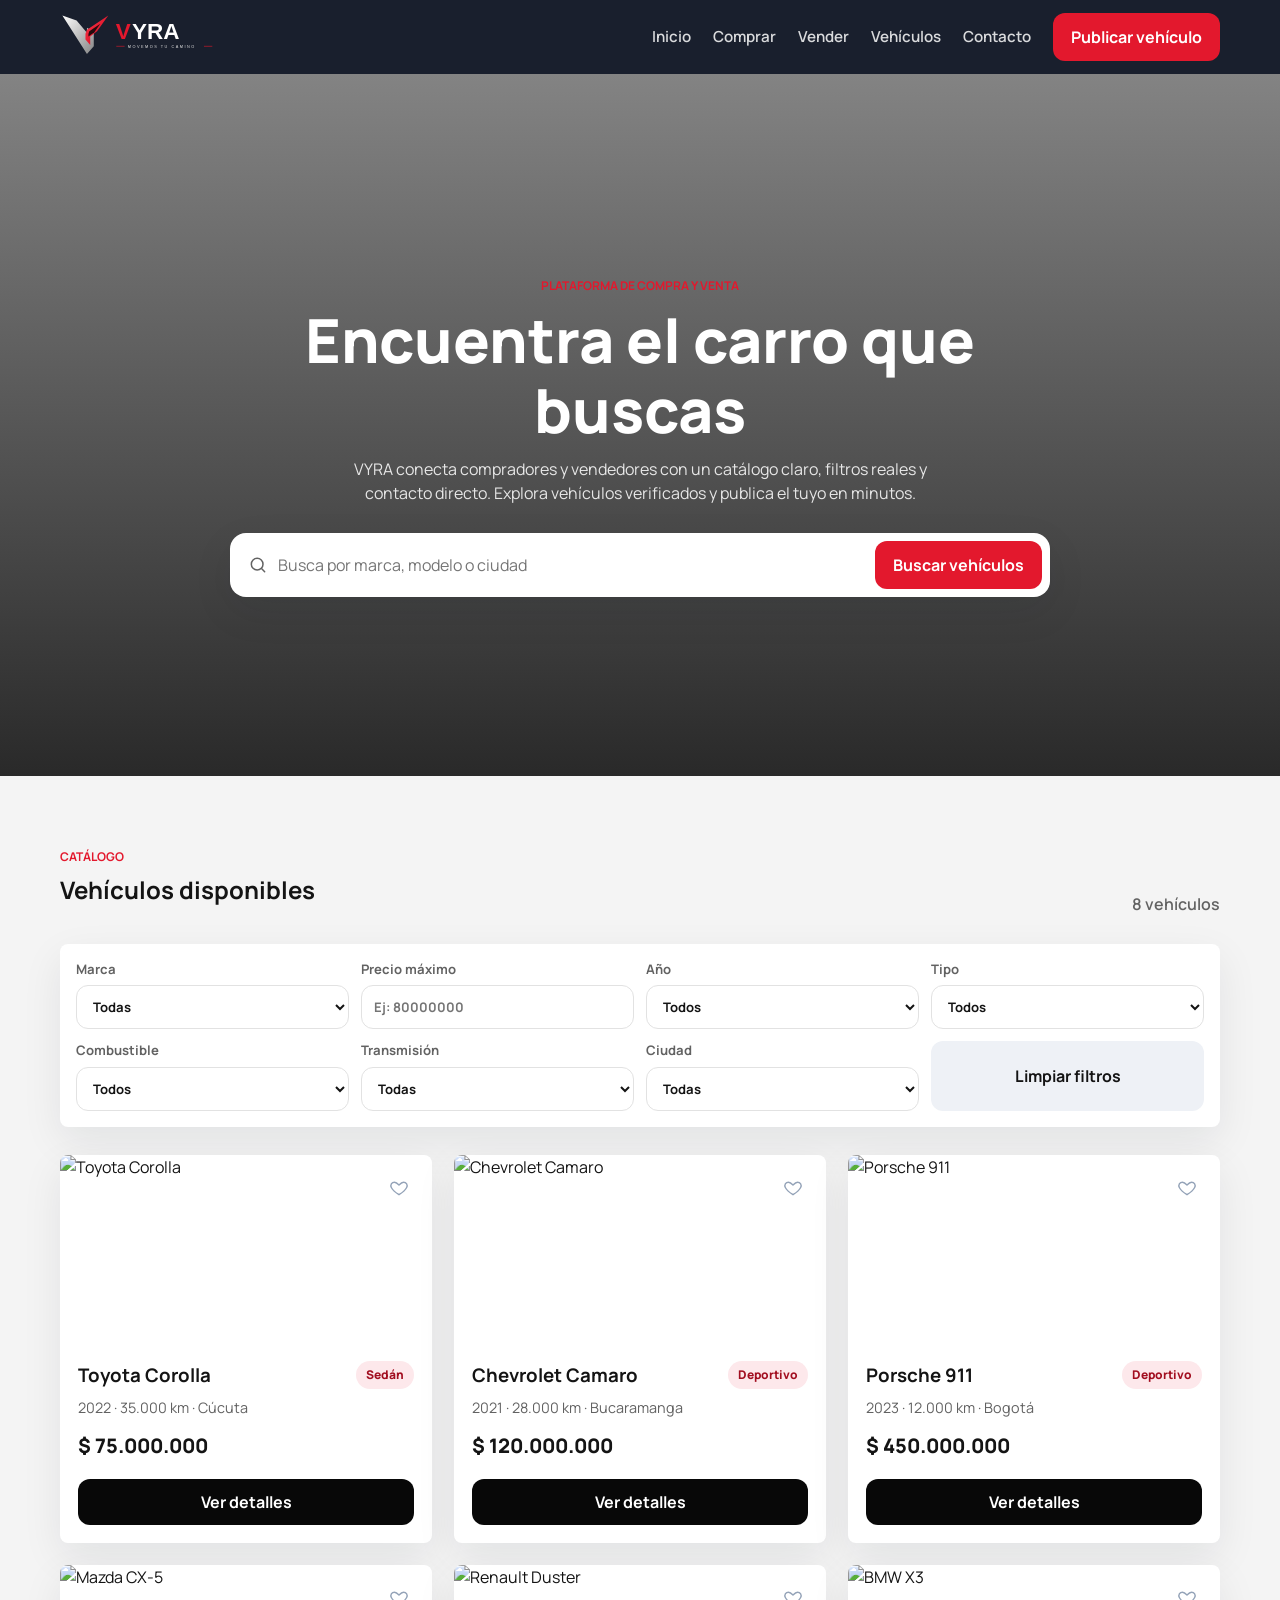
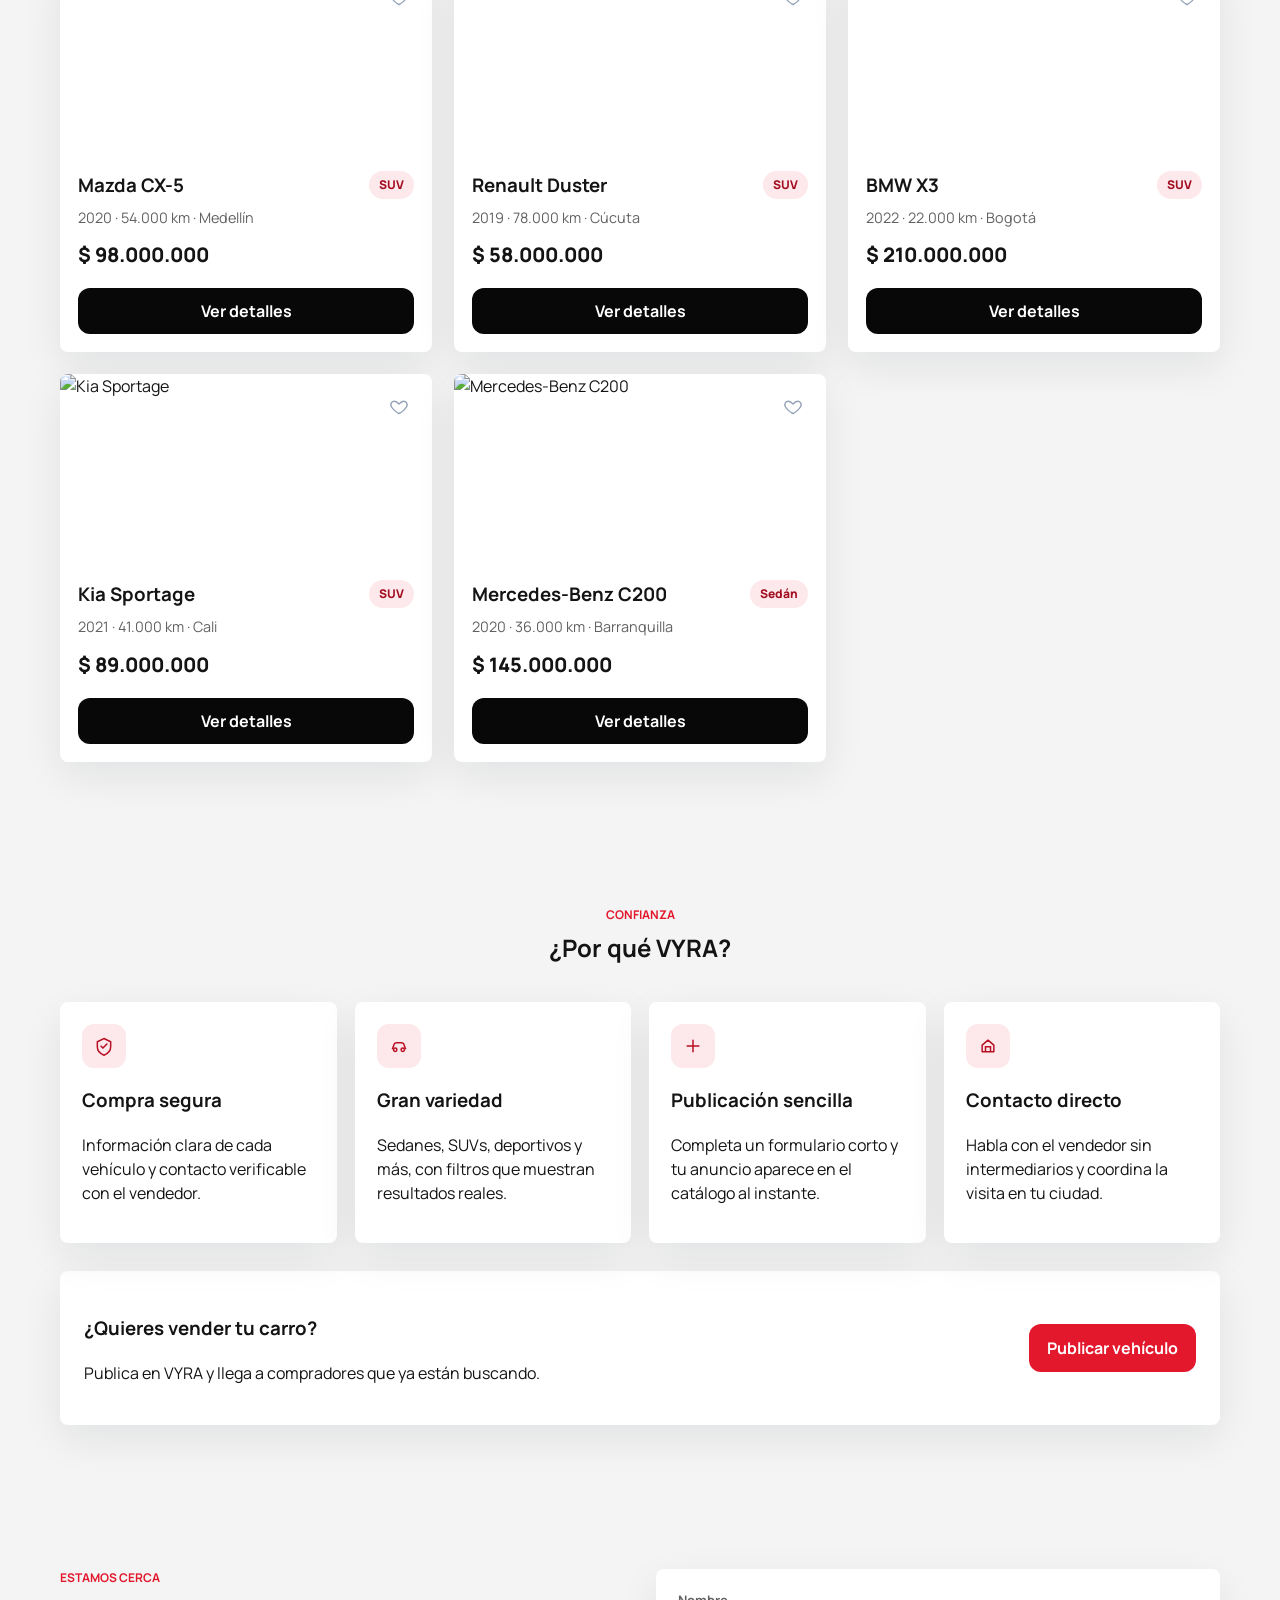
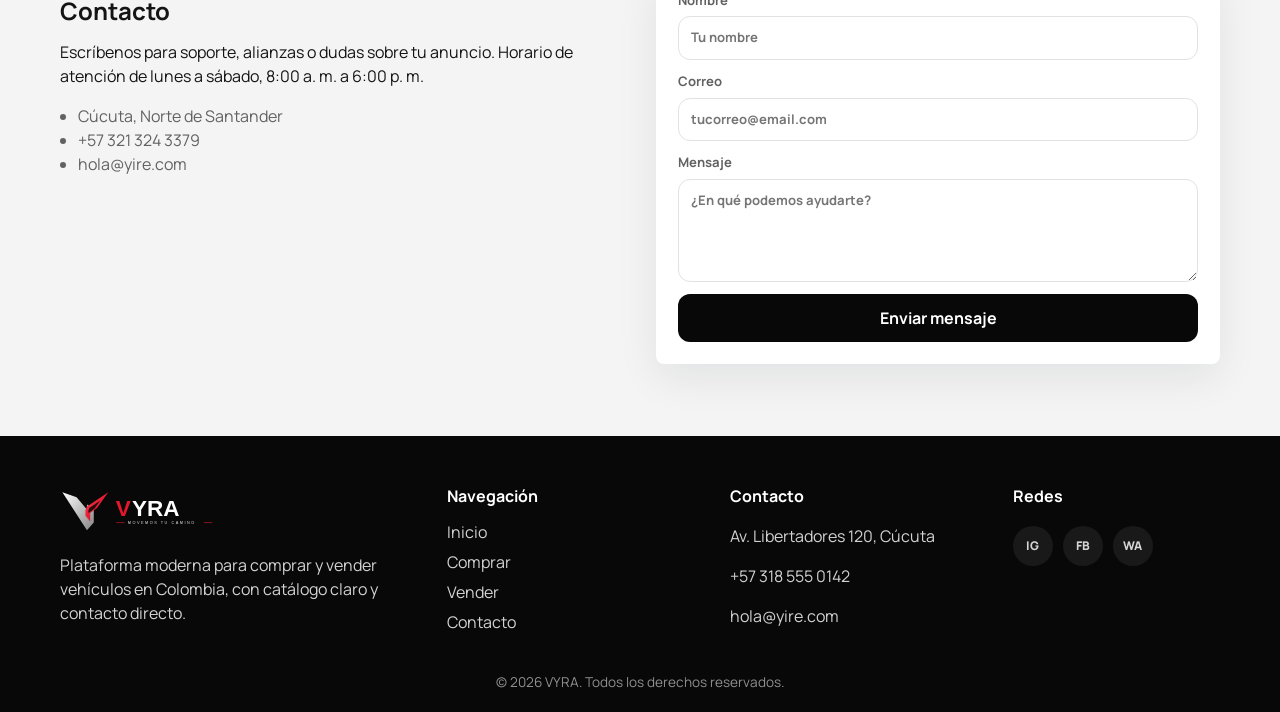
==== index.html @ 012354d6 "Primera versión de Vyra" ====
<!DOCTYPE html>
<html lang="es">

<head>
    <meta charset="UTF-8">
    <meta name="viewport" content="width=device-width, initial-scale=1.0">
    <title>VYRA | Compra y venta de vehículos</title>
    <link rel="preconnect" href="https://fonts.googleapis.com">
    <link rel="preconnect" href="https://fonts.gstatic.com" crossorigin>
    <link href="https://fonts.googleapis.com/css2?family=Manrope:wght@400;500;600;700;800&display=swap" rel="stylesheet">
    <link rel="stylesheet" href="estilos.css">
</head>

<body>
    <header class="header">
        <div class="header-inner">
            <a href="#inicio" class="logo" aria-label="VYRA inicio">
                <img src="vyra-logo.svg" alt="VYRA, movemos tu camino">
            </a>

            <button class="nav-toggle" id="navToggle" aria-label="Abrir menú" aria-expanded="false">
                <span></span>
                <span></span>
                <span></span>
            </button>

            <nav class="nav" id="mainNav">
                <a href="#inicio">Inicio</a>
                <a href="#vehiculos">Comprar</a>
                <a href="#vender">Vender</a>
                <a href="#vehiculos">Vehículos</a>
                <a href="#contacto">Contacto</a>
                <button class="btn btn-accent" type="button" data-open-publish>Publicar vehículo</button>
            </nav>
        </div>
    </header>

    <main>
        <section class="hero" id="inicio">
            <div class="hero-media" aria-hidden="true"></div>
            <div class="hero-overlay"></div>
            <div class="hero-content">
                <p class="eyebrow">Plataforma de compra y venta</p>
                <h1>Encuentra el carro que buscas</h1>
                <p class="hero-text">
                    VYRA conecta compradores y vendedores con un catálogo claro, filtros reales
                    y contacto directo. Explora vehículos verificados y publica el tuyo en minutos.
                </p>

                <form class="hero-search" id="heroSearchForm">
                    <label class="sr-only" for="heroQuery">Buscar vehículos</label>
                    <span class="search-icon" aria-hidden="true">
                        <svg viewBox="0 0 24 24" fill="none">
                            <circle cx="11" cy="11" r="7" stroke="currentColor" stroke-width="1.8"/>
                            <path d="M20 20l-3.5-3.5" stroke="currentColor" stroke-width="1.8" stroke-linecap="round"/>
                        </svg>
                    </span>
                    <input id="heroQuery" type="search" placeholder="Busca por marca, modelo o ciudad" autocomplete="off">
                    <button class="btn btn-accent" type="submit">Buscar vehículos</button>
                </form>
            </div>
        </section>

        <section class="section vehicles-section" id="vehiculos">
            <div class="container">
                <div class="section-head">
                    <div>
                        <p class="eyebrow">Catálogo</p>
                        <h2>Vehículos disponibles</h2>
                    </div>
                    <p class="results-count" id="resultsCount"></p>
                </div>

                <div class="filters" id="filters">
                    <label>
                        Marca
                        <select id="filterMarca">
                            <option value="">Todas</option>
                        </select>
                    </label>
                    <label>
                        Precio máximo
                        <input id="filterPrecio" type="number" min="0" placeholder="Ej: 80000000">
                    </label>
                    <label>
                        Año
                        <select id="filterAnio">
                            <option value="">Todos</option>
                        </select>
                    </label>
                    <label>
                        Tipo
                        <select id="filterTipo">
                            <option value="">Todos</option>
                        </select>
                    </label>
                    <label>
                        Combustible
                        <select id="filterCombustible">
                            <option value="">Todos</option>
                        </select>
                    </label>
                    <label>
                        Transmisión
                        <select id="filterTransmision">
                            <option value="">Todas</option>
                        </select>
                    </label>
                    <label>
                        Ciudad
                        <select id="filterCiudad">
                            <option value="">Todas</option>
                        </select>
                    </label>
                    <button class="btn btn-ghost" type="button" id="clearFilters">Limpiar filtros</button>
                </div>

                <div class="carros" id="carrosPublicados"></div>
                <p class="empty-state" id="emptyState" hidden>No hay vehículos que coincidan con tu búsqueda.</p>
            </div>
        </section>

        <section class="section why-section" id="vender">
            <div class="container">
                <div class="section-head center">
                    <div>
                        <p class="eyebrow">Confianza</p>
                        <h2>¿Por qué VYRA?</h2>
                    </div>
                </div>
                <div class="why-grid">
                    <article class="why-card">
                        <span class="why-icon" aria-hidden="true">
                            <svg viewBox="0 0 24 24" fill="none"><path d="M12 3l8 4v6c0 5-3.4 8.4-8 10-4.6-1.6-8-5-8-10V7l8-4z" stroke="currentColor" stroke-width="1.8"/><path d="M8.5 12.2l2.2 2.3 4.8-5" stroke="currentColor" stroke-width="1.8" stroke-linecap="round" stroke-linejoin="round"/></svg>
                        </span>
                        <h3>Compra segura</h3>
                        <p>Información clara de cada vehículo y contacto verificable con el vendedor.</p>
                    </article>
                    <article class="why-card">
                        <span class="why-icon" aria-hidden="true">
                            <svg viewBox="0 0 24 24" fill="none"><path d="M4 16l2.2-6.2A3 3 0 0 1 9.05 8h5.9a3 3 0 0 1 2.85 1.8L20 16" stroke="currentColor" stroke-width="1.8"/><circle cx="7.5" cy="16.5" r="2" stroke="currentColor" stroke-width="1.8"/><circle cx="16.5" cy="16.5" r="2" stroke="currentColor" stroke-width="1.8"/></svg>
                        </span>
                        <h3>Gran variedad</h3>
                        <p>Sedanes, SUVs, deportivos y más, con filtros que muestran resultados reales.</p>
                    </article>
                    <article class="why-card">
                        <span class="why-icon" aria-hidden="true">
                            <svg viewBox="0 0 24 24" fill="none"><path d="M12 5v14M5 12h14" stroke="currentColor" stroke-width="1.8" stroke-linecap="round"/></svg>
                        </span>
                        <h3>Publicación sencilla</h3>
                        <p>Completa un formulario corto y tu anuncio aparece en el catálogo al instante.</p>
                    </article>
                    <article class="why-card">
                        <span class="why-icon" aria-hidden="true">
                            <svg viewBox="0 0 24 24" fill="none"><path d="M5 19v-8l7-6 7 6v8H5z" stroke="currentColor" stroke-width="1.8" stroke-linejoin="round"/><path d="M9 19v-6h6v6" stroke="currentColor" stroke-width="1.8"/></svg>
                        </span>
                        <h3>Contacto directo</h3>
                        <p>Habla con el vendedor sin intermediarios y coordina la visita en tu ciudad.</p>
                    </article>
                </div>
                <div class="sell-cta">
                    <div>
                        <h3>¿Quieres vender tu carro?</h3>
                        <p>Publica en VYRA y llega a compradores que ya están buscando.</p>
                    </div>
                    <button class="btn btn-accent" type="button" data-open-publish>Publicar vehículo</button>
                </div>
            </div>
        </section>

        <section class="section contact-section" id="contacto">
            <div class="container contact-grid">
                <div>
                    <p class="eyebrow">Estamos cerca</p>
                    <h2>Contacto</h2>
                    <p>Escríbenos para soporte, alianzas o dudas sobre tu anuncio. Horario de atención de lunes a sábado, 8:00 a. m. a 6:00 p. m.</p>
                    <ul class="contact-list">
                        <li>Cúcuta, Norte de Santander</li>
                        <li>+57 321 324 3379</li>
                        <li>hola@yire.com</li>
                    </ul>
                </div>
                <form class="contact-form" id="siteContactForm">
                    <label>Nombre
                        <input type="text" name="nombre" required placeholder="Tu nombre">
                    </label>
                    <label>Correo
                        <input type="email" name="correo" required placeholder="tucorreo@email.com">
                    </label>
                    <label>Mensaje
                        <textarea name="mensaje" rows="4" required placeholder="¿En qué podemos ayudarte?"></textarea>
                    </label>
                    <button class="btn btn-dark" type="submit">Enviar mensaje</button>
                </form>
            </div>
        </section>
    </main>

    <footer class="footer">
        <div class="container footer-grid">
            <div>
                <a href="#inicio" class="logo light" aria-label="VYRA inicio">
                    <img src="vyra-logo.svg" alt="VYRA, movemos tu camino">
                </a>
                <p>Plataforma moderna para comprar y vender vehículos en Colombia, con catálogo claro y contacto directo.</p>
            </div>
            <div>
                <h3>Navegación</h3>
                <a href="#inicio">Inicio</a>
                <a href="#vehiculos">Comprar</a>
                <a href="#vender">Vender</a>
                <a href="#contacto">Contacto</a>
            </div>
            <div>
                <h3>Contacto</h3>
                <p>Av. Libertadores 120, Cúcuta</p>
                <p>+57 318 555 0142</p>
                <p>hola@yire.com</p>
            </div>
            <div>
                <h3>Redes</h3>
                <div class="socials">
                    <a href="#" aria-label="Instagram">IG</a>
                    <a href="#" aria-label="Facebook">FB</a>
                    <a href="#" aria-label="WhatsApp">WA</a>
                </div>
            </div>
        </div>
        <p class="copyright">© 2026 VYRA. Todos los derechos reservados.</p>
    </footer>

    <div class="modal" id="detailsModal" role="dialog" aria-modal="true" aria-labelledby="detailsTitle" hidden>
        <div class="modal-backdrop" data-close-modal></div>
        <div class="modal-card details-card">
            <button class="modal-close" type="button" data-close-modal aria-label="Cerrar">×</button>
            <img id="detailsImage" alt="">
            <div class="modal-body">
                <p class="badge" id="detailsTipo"></p>
                <h2 id="detailsTitle"></h2>
                <p class="price" id="detailsPrice"></p>
                <dl class="specs" id="detailsSpecs"></dl>
                <p class="description" id="detailsDescription"></p>
                <button class="btn btn-accent" type="button" id="contactSellerBtn">Contactar vendedor</button>
            </div>
        </div>
    </div>

    <div class="modal" id="publishModal" role="dialog" aria-modal="true" aria-labelledby="publishTitle" hidden>
        <div class="modal-backdrop" data-close-modal></div>
        <div class="modal-card form-card">
            <button class="modal-close" type="button" data-close-modal aria-label="Cerrar">×</button>
            <div class="modal-body">
                <h2 id="publishTitle">Publicar vehículo</h2>
                <p class="modal-lead">Completa los datos. Los campos con * son obligatorios.</p>
                <form id="publishForm" class="publish-form">
                    <label>Marca *
                        <input name="marca" required placeholder="Toyota">
                    </label>
                    <label>Modelo *
                        <input name="modelo" required placeholder="Corolla">
                    </label>
                    <label>Año *
                        <input name="anio" type="number" min="1990" max="2026" required placeholder="2022">
                    </label>
                    <label>Precio *
                        <input name="precio" type="number" min="1" required placeholder="75000000">
                    </label>
                    <label>Kilometraje *
                        <input name="kilometraje" type="number" min="0" required placeholder="35000">
                    </label>
                    <label>Ciudad *
                        <input name="ciudad" required placeholder="Cúcuta">
                    </label>
                    <label>Tipo de vehículo *
                        <select name="tipo" required>
                            <option value="">Selecciona</option>
                            <option>Sedán</option>
                            <option>SUV</option>
                            <option>Hatchback</option>
                            <option>Pickup</option>
                            <option>Deportivo</option>
                        </select>
                    </label>
                    <label>Combustible *
                        <select name="combustible" required>
                            <option value="">Selecciona</option>
                            <option>Gasolina</option>
                            <option>Diésel</option>
                            <option>Híbrido</option>
                            <option>Eléctrico</option>
                        </select>
                    </label>
                    <label>Transmisión *
                        <select name="transmision" required>
                            <option value="">Selecciona</option>
                            <option>Automática</option>
                            <option>Manual</option>
                        </select>
                    </label>
                    <label>Motor
                        <input name="motor" placeholder="2.0 L">
                    </label>
                    <label class="full">URL de imagen
                        <input name="imagen" type="url" placeholder="https://...">
                    </label>
                    <label class="full">Descripción *
                        <textarea name="descripcion" rows="3" required placeholder="Estado del vehículo, extras y mantenimiento"></textarea>
                    </label>
                    <label>Nombre del vendedor *
                        <input name="vendedor" required placeholder="Nombre completo">
                    </label>
                    <label>Teléfono *
                        <input name="telefono" required placeholder="300 000 0000">
                    </label>
                    <p class="form-error" id="publishError" hidden></p>
                    <div class="form-actions">
                        <button class="btn btn-ghost" type="button" data-close-modal>Cancelar</button>
                        <button class="btn btn-accent" type="submit">Publicar</button>
                    </div>
                </form>
            </div>
        </div>
    </div>

    <div class="modal" id="contactModal" role="dialog" aria-modal="true" aria-labelledby="contactTitle" hidden>
        <div class="modal-backdrop" data-close-modal></div>
        <div class="modal-card form-card compact">
            <button class="modal-close" type="button" data-close-modal aria-label="Cerrar">×</button>
            <div class="modal-body">
                <h2 id="contactTitle">Contactar vendedor</h2>
                <p id="contactSellerName"></p>
                <p id="contactVehicle"></p>
                <p id="contactPrice"></p>
                <p id="contactPhone"></p>
                <form id="sellerMessageForm">
                    <label>Mensaje
                        <textarea name="mensaje" rows="3" required placeholder="Hola, me interesa el vehículo..."></textarea>
                    </label>
                    <p class="form-error" id="contactError" hidden></p>
                    <div class="form-actions">
                        <button class="btn btn-ghost" type="button" data-close-modal>Cerrar</button>
                        <button class="btn btn-accent" type="submit">Enviar mensaje</button>
                    </div>
                </form>
            </div>
        </div>
    </div>

    <div class="toast" id="toast" hidden></div>

    <script src="app.js"></script>
</body>

</html>
---- estilos.css ----
:root {
    --bg: #f4f4f4;
    --surface: #ffffff;
    --ink: #141414;
    --muted: #626262;
    --line: #e2e2e2;
    --navy: #080808;
    --navy-2: #191919;
    --accent: #e3182d;
    --accent-dark: #b80f22;
    --danger: #c21e32;
    --shadow: 0 14px 40px rgba(15, 23, 42, 0.08);
    --radius: 8px;
}

*,
*::before,
*::after {
    box-sizing: border-box;
}

html {
    scroll-behavior: smooth;
}

body {
    margin: 0;
    font-family: "Manrope", Arial, sans-serif;
    background: var(--bg);
    color: var(--ink);
    line-height: 1.5;
    overflow-x: hidden;
}

img {
    max-width: 100%;
    display: block;
}

a {
    color: inherit;
}

button,
input,
select,
textarea {
    font: inherit;
}

.sr-only {
    position: absolute;
    width: 1px;
    height: 1px;
    padding: 0;
    margin: -1px;
    overflow: hidden;
    clip: rect(0, 0, 0, 0);
    border: 0;
}

.container {
    width: min(1160px, calc(100% - 32px));
    margin: 0 auto;
}

.header {
    position: sticky;
    top: 0;
    z-index: 40;
    background: rgba(11, 18, 32, 0.94);
    backdrop-filter: blur(12px);
    color: #fff;
}

body.modal-open .header {
    z-index: 1;
}

.header-inner {
    width: min(1160px, calc(100% - 32px));
    margin: 0 auto;
    min-height: 74px;
    display: flex;
    align-items: center;
    justify-content: space-between;
    gap: 16px;
}

.logo {
    display: inline-flex;
    align-items: center;
    text-decoration: none;
}

.logo img {
    width: 160px;
    height: auto;
}

.search-icon svg,
.why-icon svg,
.fav-btn svg {
    width: 20px;
    height: 20px;
}

.nav {
    display: flex;
    align-items: center;
    gap: 22px;
}

.nav a {
    text-decoration: none;
    color: rgba(255, 255, 255, 0.84);
    font-weight: 600;
    font-size: 0.95rem;
}

.nav a:hover {
    color: #fff;
}

.nav-toggle {
    display: none;
    width: 44px;
    height: 44px;
    border: 0;
    background: transparent;
    padding: 10px;
    cursor: pointer;
}

.nav-toggle span {
    display: block;
    height: 2px;
    margin: 6px 0;
    background: #fff;
    border-radius: 99px;
}

.btn {
    border: 0;
    border-radius: 12px;
    padding: 12px 18px;
    font-weight: 700;
    cursor: pointer;
    text-decoration: none;
    display: inline-flex;
    align-items: center;
    justify-content: center;
    gap: 8px;
    transition: transform 0.2s ease, background 0.2s ease, box-shadow 0.2s ease;
    min-height: 44px;
}

.btn:hover {
    transform: translateY(-1px);
}

.btn-accent {
    background: var(--accent);
    color: #fff;
}

.btn-accent:hover {
    background: var(--accent-dark);
}

.btn-dark {
    background: var(--navy);
    color: #fff;
}

.btn-ghost {
    background: #eef1f6;
    color: var(--ink);
}

.hero {
    position: relative;
    min-height: 78vh;
    display: grid;
    place-items: center;
    color: #fff;
    overflow: hidden;
}

.hero-media {
    position: absolute;
    inset: 0;
    background:
        url("https://images.unsplash.com/photo-1492144534655-ae79c964c9d7?auto=format&fit=crop&w=1800&q=80")
        center/cover no-repeat;
    transform: scale(1.04);
    animation: kenburns 18s ease-in-out infinite alternate;
}

.hero-overlay {
    position: absolute;
    inset: 0;
    background: linear-gradient(180deg, rgba(8, 8, 8, 0.48), rgba(8, 8, 8, 0.86));
}

.hero-content {
    position: relative;
    width: min(820px, calc(100% - 32px));
    text-align: center;
    padding: 96px 0 72px;
    animation: fadeUp 0.7s ease both;
}

.eyebrow {
    text-transform: uppercase;
    font-size: 0.75rem;
    font-weight: 700;
    color: var(--accent);
    margin: 0 0 10px;
}

.hero h1,
.section h2 {
    margin: 0 0 12px;
    line-height: 1.15;
}

.hero h1 {
    font-size: clamp(2.1rem, 5vw, 3.8rem);
    font-weight: 800;
}

.hero-text {
    margin: 0 auto 28px;
    max-width: 58ch;
    color: rgba(255, 255, 255, 0.86);
}

.hero-search {
    display: flex;
    align-items: center;
    gap: 10px;
    background: #fff;
    color: var(--ink);
    padding: 8px;
    border-radius: 16px;
    box-shadow: var(--shadow);
}

.hero-search input {
    flex: 1;
    border: 0;
    outline: none;
    padding: 12px 8px 12px 0;
    min-width: 0;
}

.search-icon {
    color: var(--muted);
    display: grid;
    place-items: center;
    padding-left: 10px;
}

.section {
    padding: 72px 0;
}

.section-head {
    display: flex;
    justify-content: space-between;
    align-items: end;
    gap: 16px;
    margin-bottom: 28px;
}

.section-head.center {
    justify-content: center;
    text-align: center;
}

.results-count {
    color: var(--muted);
    margin: 0;
    font-weight: 600;
}

.filters {
    display: grid;
    grid-template-columns: repeat(4, minmax(0, 1fr));
    gap: 12px;
    background: var(--surface);
    padding: 16px;
    border-radius: var(--radius);
    box-shadow: var(--shadow);
    margin-bottom: 28px;
}

.filters label,
.publish-form label,
.contact-form label,
#sellerMessageForm label {
    display: grid;
    gap: 6px;
    font-size: 0.82rem;
    font-weight: 700;
    color: var(--muted);
}

.filters input,
.filters select,
.publish-form input,
.publish-form select,
.publish-form textarea,
.contact-form input,
.contact-form textarea,
#sellerMessageForm textarea {
    width: 100%;
    border: 1px solid var(--line);
    border-radius: 12px;
    padding: 11px 12px;
    background: #fff;
    color: var(--ink);
}

.carros {
    display: grid;
    grid-template-columns: repeat(3, minmax(0, 1fr));
    gap: 22px;
}

.carro {
    background: var(--surface);
    border-radius: var(--radius);
    overflow: hidden;
    box-shadow: var(--shadow);
    display: flex;
    flex-direction: column;
    transition: transform 0.25s ease, box-shadow 0.25s ease;
    animation: fadeUp 0.55s ease both;
}

.carro:hover {
    transform: translateY(-6px);
    box-shadow: 0 18px 40px rgba(15, 23, 42, 0.14);
}

.card-media {
    position: relative;
}

.carro img {
    width: 100%;
    height: 190px;
    object-fit: cover;
}

.fav-btn {
    position: absolute;
    top: 12px;
    right: 12px;
    width: 42px;
    height: 42px;
    border: 0;
    border-radius: 50%;
    background: rgba(255, 255, 255, 0.94);
    cursor: pointer;
    display: grid;
    place-items: center;
    color: #94a3b8;
    transition: color 0.2s ease, transform 0.2s ease;
}

.fav-btn.active {
    color: #e11d48;
}

.fav-btn:hover {
    transform: scale(1.06);
}

.card-body {
    padding: 16px 18px 18px;
    display: flex;
    flex-direction: column;
    gap: 8px;
    flex: 1;
}

.card-top {
    display: flex;
    justify-content: space-between;
    gap: 8px;
}

.badge {
    display: inline-flex;
    align-items: center;
    background: #fde8eb;
    color: #a20e20;
    border-radius: 999px;
    padding: 4px 10px;
    font-size: 0.75rem;
    font-weight: 800;
    width: fit-content;
}

.carro h3,
.modal-body h2 {
    margin: 0;
}

.meta {
    display: flex;
    flex-wrap: wrap;
    gap: 8px 12px;
    color: var(--muted);
    font-size: 0.9rem;
    margin: 0;
}

.precio,
.price {
    font-size: 1.25rem;
    font-weight: 800;
    margin: 4px 0 10px;
}

.boton {
    margin-top: auto;
    background: var(--navy);
    color: #fff;
    border: 0;
    border-radius: 12px;
    padding: 11px 14px;
    font-weight: 700;
    cursor: pointer;
    transition: background 0.2s ease, transform 0.2s ease;
}

.boton:hover {
    background: #1e293b;
    transform: translateY(-1px);
}

.empty-state {
    text-align: center;
    color: var(--muted);
    padding: 40px 16px;
    background: var(--surface);
    border-radius: var(--radius);
}

.why-grid {
    display: grid;
    grid-template-columns: repeat(4, minmax(0, 1fr));
    gap: 18px;
}

.why-card,
.sell-cta,
.contact-form {
    background: var(--surface);
    border-radius: var(--radius);
    box-shadow: var(--shadow);
}

.why-card {
    padding: 22px;
}

.why-icon {
    width: 44px;
    height: 44px;
    border-radius: 12px;
    background: #fde8eb;
    color: #b80f22;
    display: grid;
    place-items: center;
    margin-bottom: 12px;
}

.sell-cta {
    margin-top: 28px;
    padding: 24px;
    display: flex;
    justify-content: space-between;
    align-items: center;
    gap: 16px;
}

.contact-grid {
    display: grid;
    grid-template-columns: 1fr 1fr;
    gap: 32px;
    align-items: start;
}

.contact-list {
    padding-left: 18px;
    color: var(--muted);
}

.contact-form {
    padding: 22px;
    display: grid;
    gap: 12px;
}

.footer {
    background: var(--navy);
    color: rgba(255, 255, 255, 0.82);
    padding: 48px 0 20px;
}

.footer-grid {
    display: grid;
    grid-template-columns: 1.4fr 1fr 1fr 0.8fr;
    gap: 24px;
}

.footer h3 {
    color: #fff;
    font-size: 1rem;
    margin: 0 0 12px;
}

.footer a {
    display: block;
    text-decoration: none;
    margin: 6px 0;
}

.logo.light {
    margin-bottom: 10px;
}

.socials {
    display: flex;
    gap: 10px;
}

.socials a {
    width: 40px;
    height: 40px;
    border-radius: 50%;
    background: var(--navy-2);
    display: grid;
    place-items: center;
    font-size: 0.75rem;
    font-weight: 800;
}

.copyright {
    text-align: center;
    margin: 28px 16px 0;
    font-size: 0.85rem;
    color: rgba(255, 255, 255, 0.55);
}

.modal[hidden],
.toast[hidden],
.empty-state[hidden],
.form-error[hidden] {
    display: none !important;
}

.modal {
    position: fixed;
    inset: 0;
    z-index: 200;
    display: grid;
    place-items: center;
    padding: 16px;
}

.modal-backdrop {
    position: absolute;
    inset: 0;
    background: rgba(11, 18, 32, 0.62);
}

.modal-card {
    position: relative;
    z-index: 1;
    background: #fff;
    width: min(860px, 100%);
    max-height: min(90vh, 920px);
    overflow: auto;
    border-radius: 22px;
    box-shadow: 0 24px 80px rgba(0, 0, 0, 0.28);
    animation: modalIn 0.28s ease;
}

.details-card {
    display: grid;
    grid-template-columns: 1.05fr 1fr;
}

.details-card img {
    width: 100%;
    height: 100%;
    min-height: 280px;
    max-height: 520px;
    object-fit: cover;
}

.form-card {
    width: min(720px, 100%);
}

.form-card.compact {
    width: min(460px, 100%);
}

.modal-body {
    padding: 24px;
}

.modal-lead {
    color: var(--muted);
    margin-top: 0;
}

.modal-close {
    position: absolute;
    top: 10px;
    right: 10px;
    z-index: 2;
    width: 42px;
    height: 42px;
    border: 0;
    border-radius: 50%;
    background: rgba(255, 255, 255, 0.92);
    font-size: 1.6rem;
    cursor: pointer;
}

.specs {
    display: grid;
    grid-template-columns: 1fr 1fr;
    gap: 8px 16px;
    margin: 0 0 16px;
}

.specs div {
    background: #f6f7fb;
    border-radius: 12px;
    padding: 10px 12px;
}

.specs dt {
    font-size: 0.75rem;
    color: var(--muted);
}

.specs dd {
    margin: 0;
    font-weight: 700;
}

.publish-form {
    display: grid;
    grid-template-columns: 1fr 1fr;
    gap: 12px;
}

.publish-form .full,
.form-actions,
.form-error {
    grid-column: 1 / -1;
}

.form-actions {
    display: flex;
    justify-content: flex-end;
    gap: 10px;
    margin-top: 6px;
}

.form-error {
    color: var(--danger);
    margin: 0;
    font-weight: 700;
}

.toast {
    position: fixed;
    right: 18px;
    bottom: 18px;
    z-index: 80;
    background: var(--navy);
    color: #fff;
    padding: 14px 18px;
    border-radius: 14px;
    box-shadow: var(--shadow);
    animation: fadeUp 0.3s ease;
}

.publish-page {
    padding: 40px 0 72px;
}

@keyframes fadeUp {
    from {
        opacity: 0;
        transform: translateY(12px);
    }
    to {
        opacity: 1;
        transform: none;
    }
}

@keyframes modalIn {
    from {
        opacity: 0;
        transform: translateY(16px) scale(0.98);
    }
    to {
        opacity: 1;
        transform: none;
    }
}

@keyframes kenburns {
    from { transform: scale(1.02); }
    to { transform: scale(1.08); }
}

@media (max-width: 980px) {
    .carros,
    .why-grid,
    .footer-grid,
    .filters {
        grid-template-columns: 1fr 1fr;
    }

    .details-card,
    .contact-grid {
        grid-template-columns: 1fr;
    }

    .details-card img {
        min-height: 220px;
        height: 240px;
    }
}

@media (max-width: 760px) {
    .nav-toggle {
        display: block;
    }

    .nav {
        position: absolute;
        left: 16px;
        right: 16px;
        top: 74px;
        background: var(--navy-2);
        border-radius: 16px;
        padding: 16px;
        display: none;
        flex-direction: column;
        align-items: stretch;
        gap: 12px;
    }

    .nav.open {
        display: flex;
    }

    .hero-search,
    .sell-cta,
    .form-actions,
    .publish-form,
    .filters,
    .carros,
    .why-grid,
    .footer-grid {
        grid-template-columns: 1fr;
        flex-direction: column;
        align-items: stretch;
    }

    .hero-search .btn,
    .sell-cta .btn {
        width: 100%;
    }

    .section-head {
        flex-direction: column;
        align-items: start;
    }
}
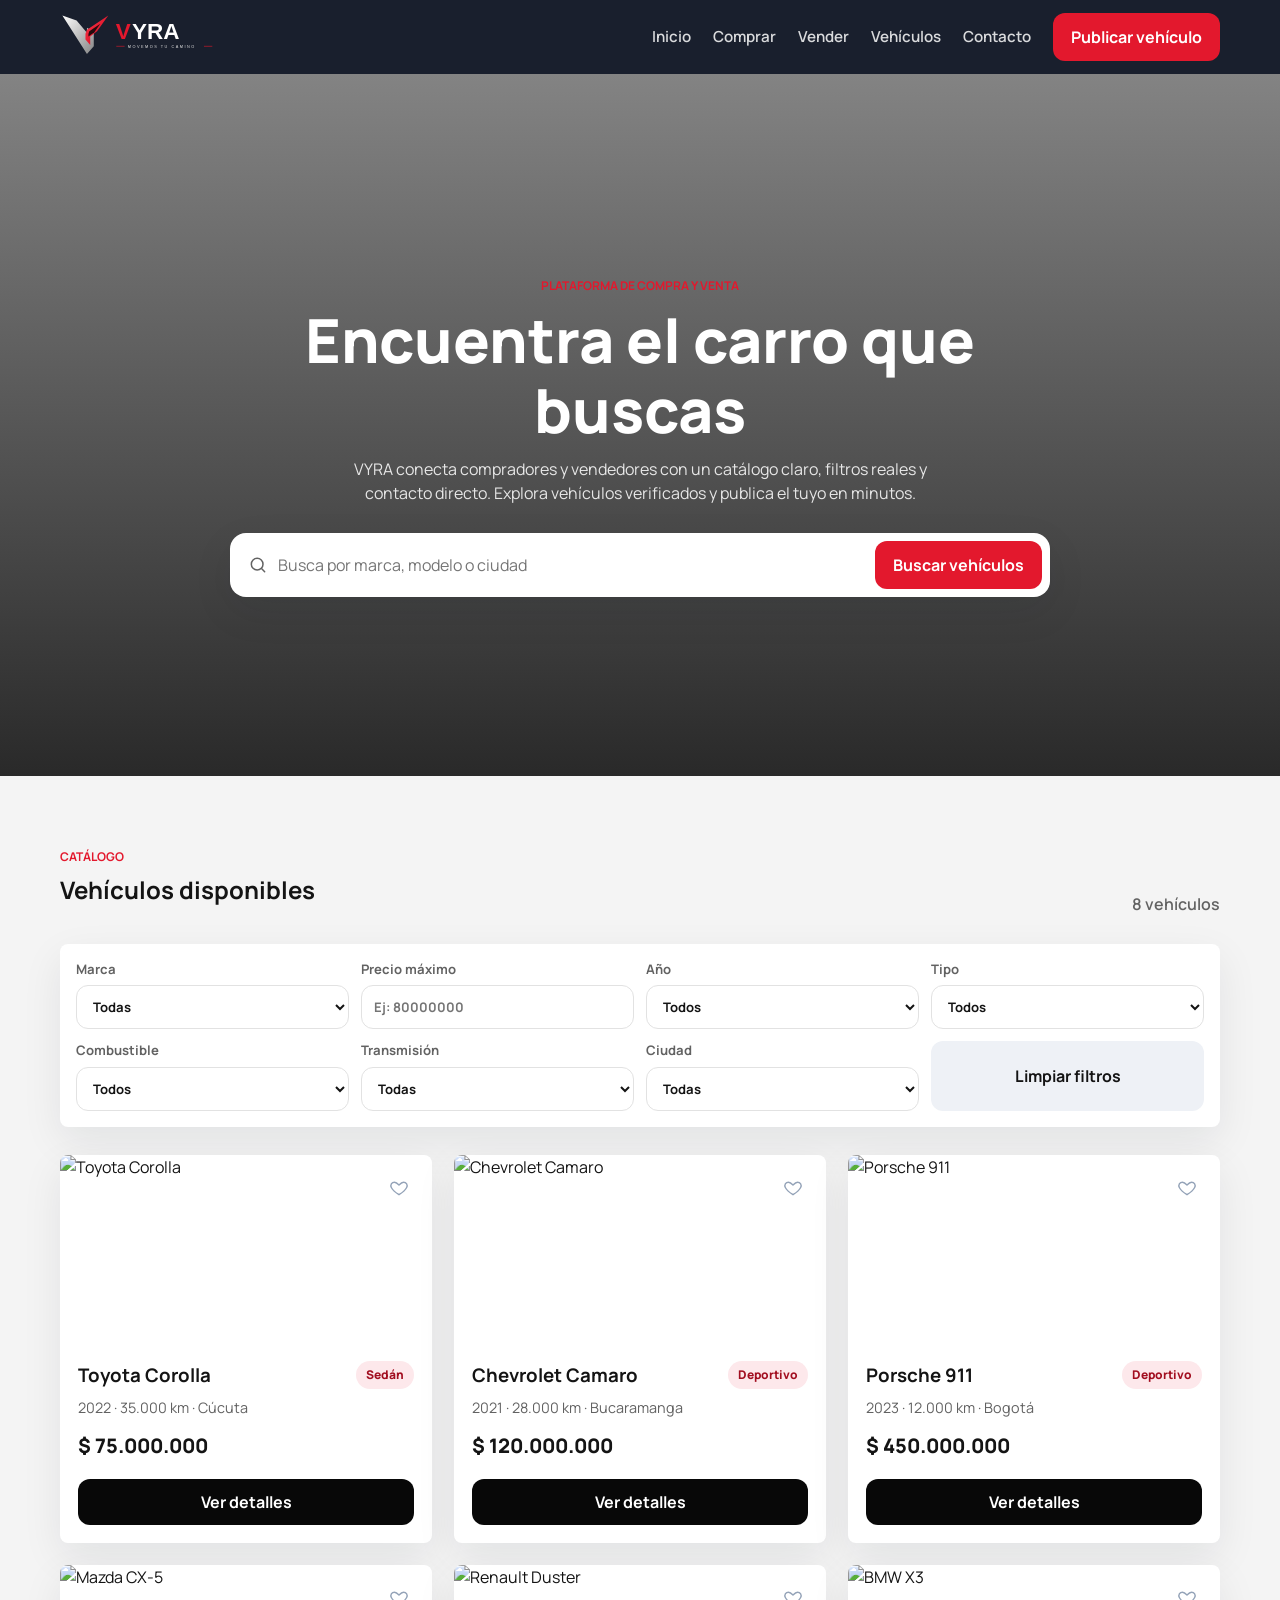
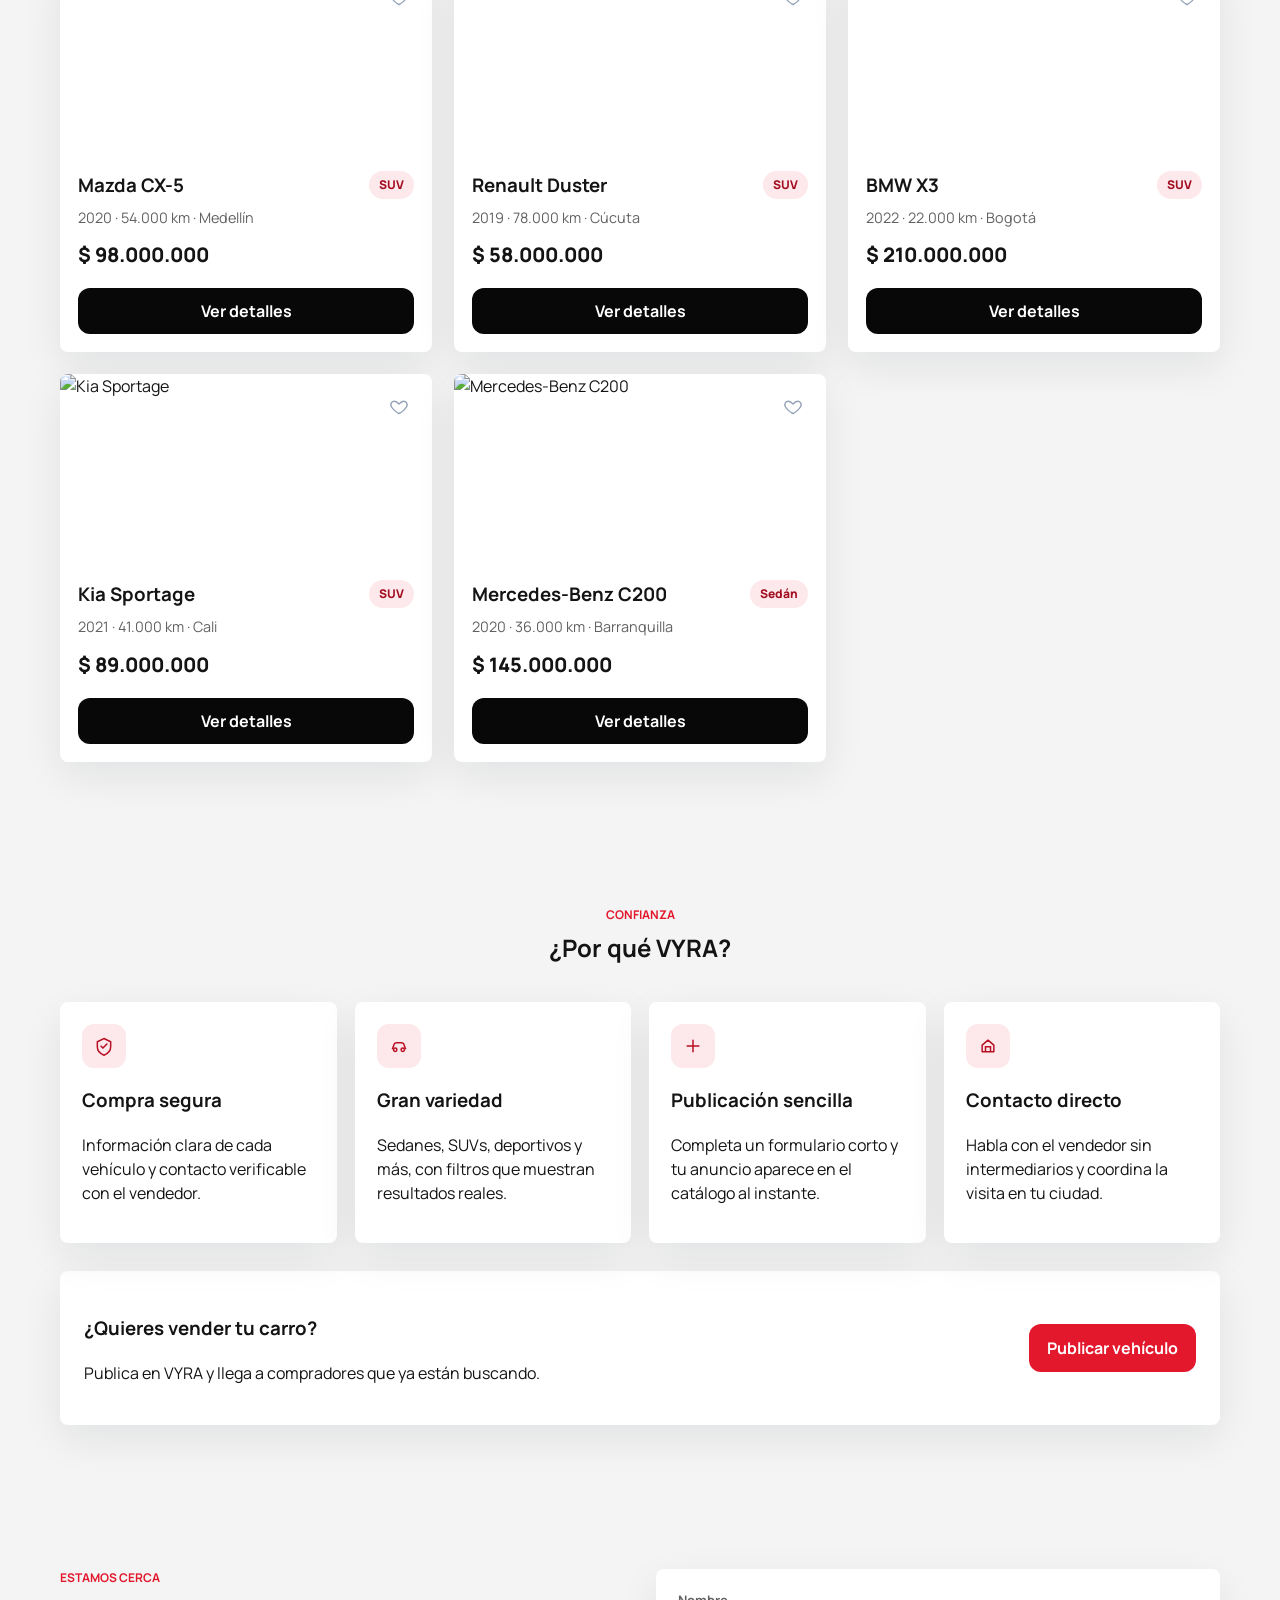
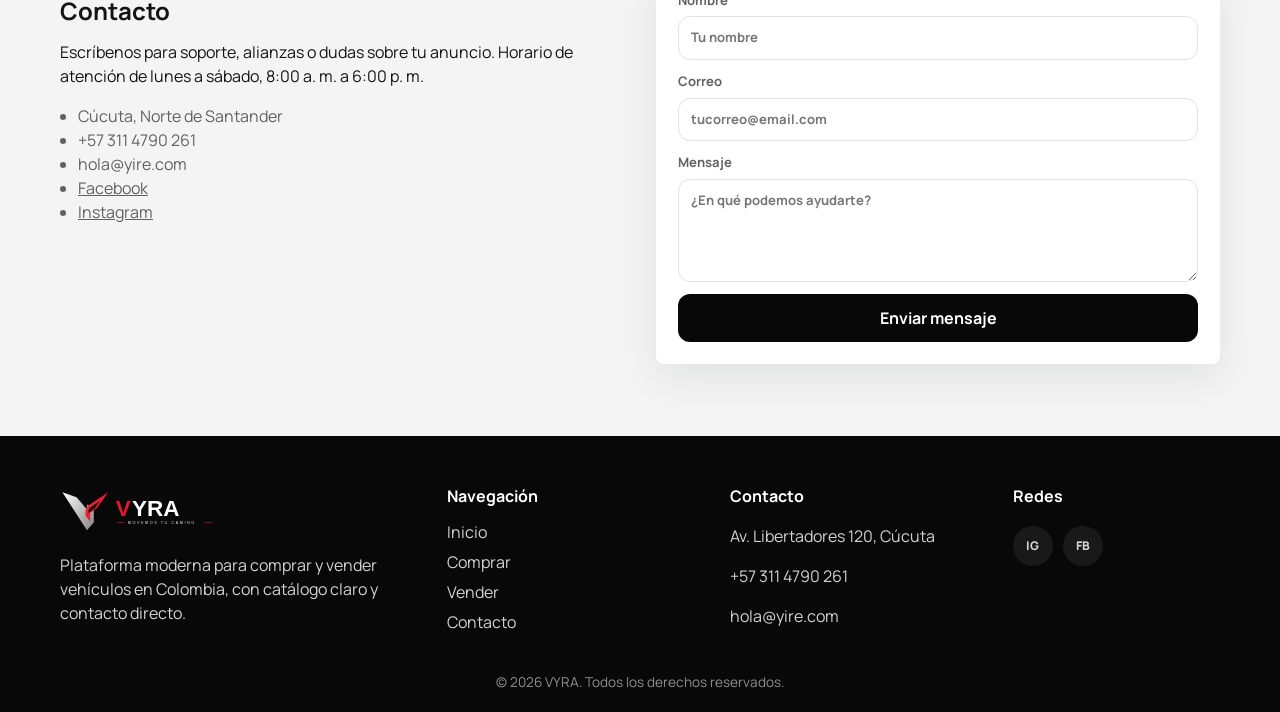
==== commit 32ca8851: "Actualización del proyecto VYRA" ====
--- a/index.html
+++ b/index.html
@@ -176,8 +176,10 @@
                     <p>Escríbenos para soporte, alianzas o dudas sobre tu anuncio. Horario de atención de lunes a sábado, 8:00 a. m. a 6:00 p. m.</p>
                     <ul class="contact-list">
                         <li>Cúcuta, Norte de Santander</li>
-                        <li>+57 321 324 3379</li>
+                        <li>+57 311 4790 261</li>
                         <li>hola@yire.com</li>
+                        <li><a href="https://www.facebook.com/share/1Ls87aEdTV/?mibextid=wwXIfr">Facebook</a></li>
+                        <li><a href="https://www.instagram.com/vehiculosvyra?srtk=MWpqbHAxOXN0aGtkcg%3D%3D&utm_source=qr">Instagram</a></li>
                     </ul>
                 </div>
                 <form class="contact-form" id="siteContactForm">
@@ -214,15 +216,14 @@
             <div>
                 <h3>Contacto</h3>
                 <p>Av. Libertadores 120, Cúcuta</p>
-                <p>+57 318 555 0142</p>
+                <p>+57 311 4790 261</p>
                 <p>hola@yire.com</p>
             </div>
             <div>
                 <h3>Redes</h3>
                 <div class="socials">
-                    <a href="#" aria-label="Instagram">IG</a>
-                    <a href="#" aria-label="Facebook">FB</a>
-                    <a href="#" aria-label="WhatsApp">WA</a>
+                    <a href="https://www.instagram.com/vehiculosvyra?srtk=MWpqbHAxOXN0aGtkcg%3D%3D&utm_source=qr" aria-label="Instagram">IG</a>
+                    <a href="https://www.facebook.com/share/1Ls87aEdTV/?mibextid=wwXIfr" aria-label="Facebook">FB</a>
                 </div>
             </div>
         </div>
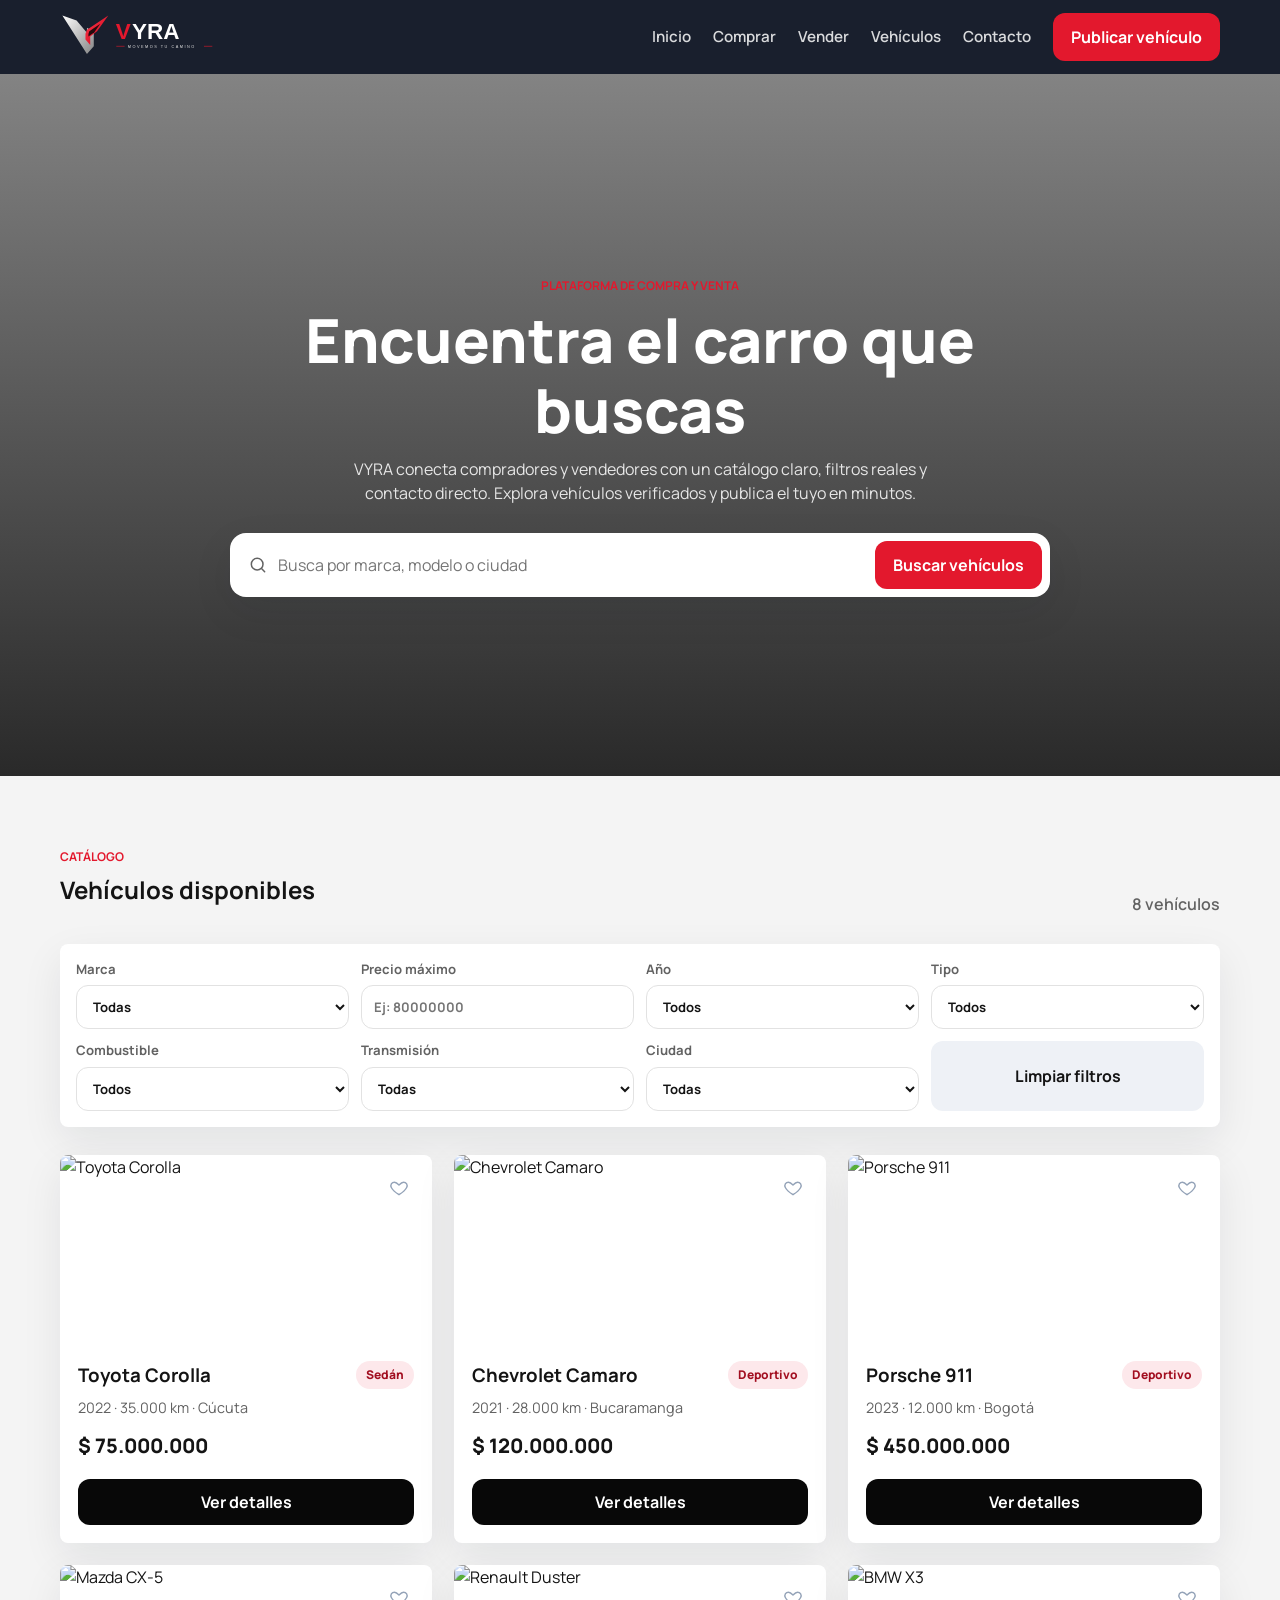
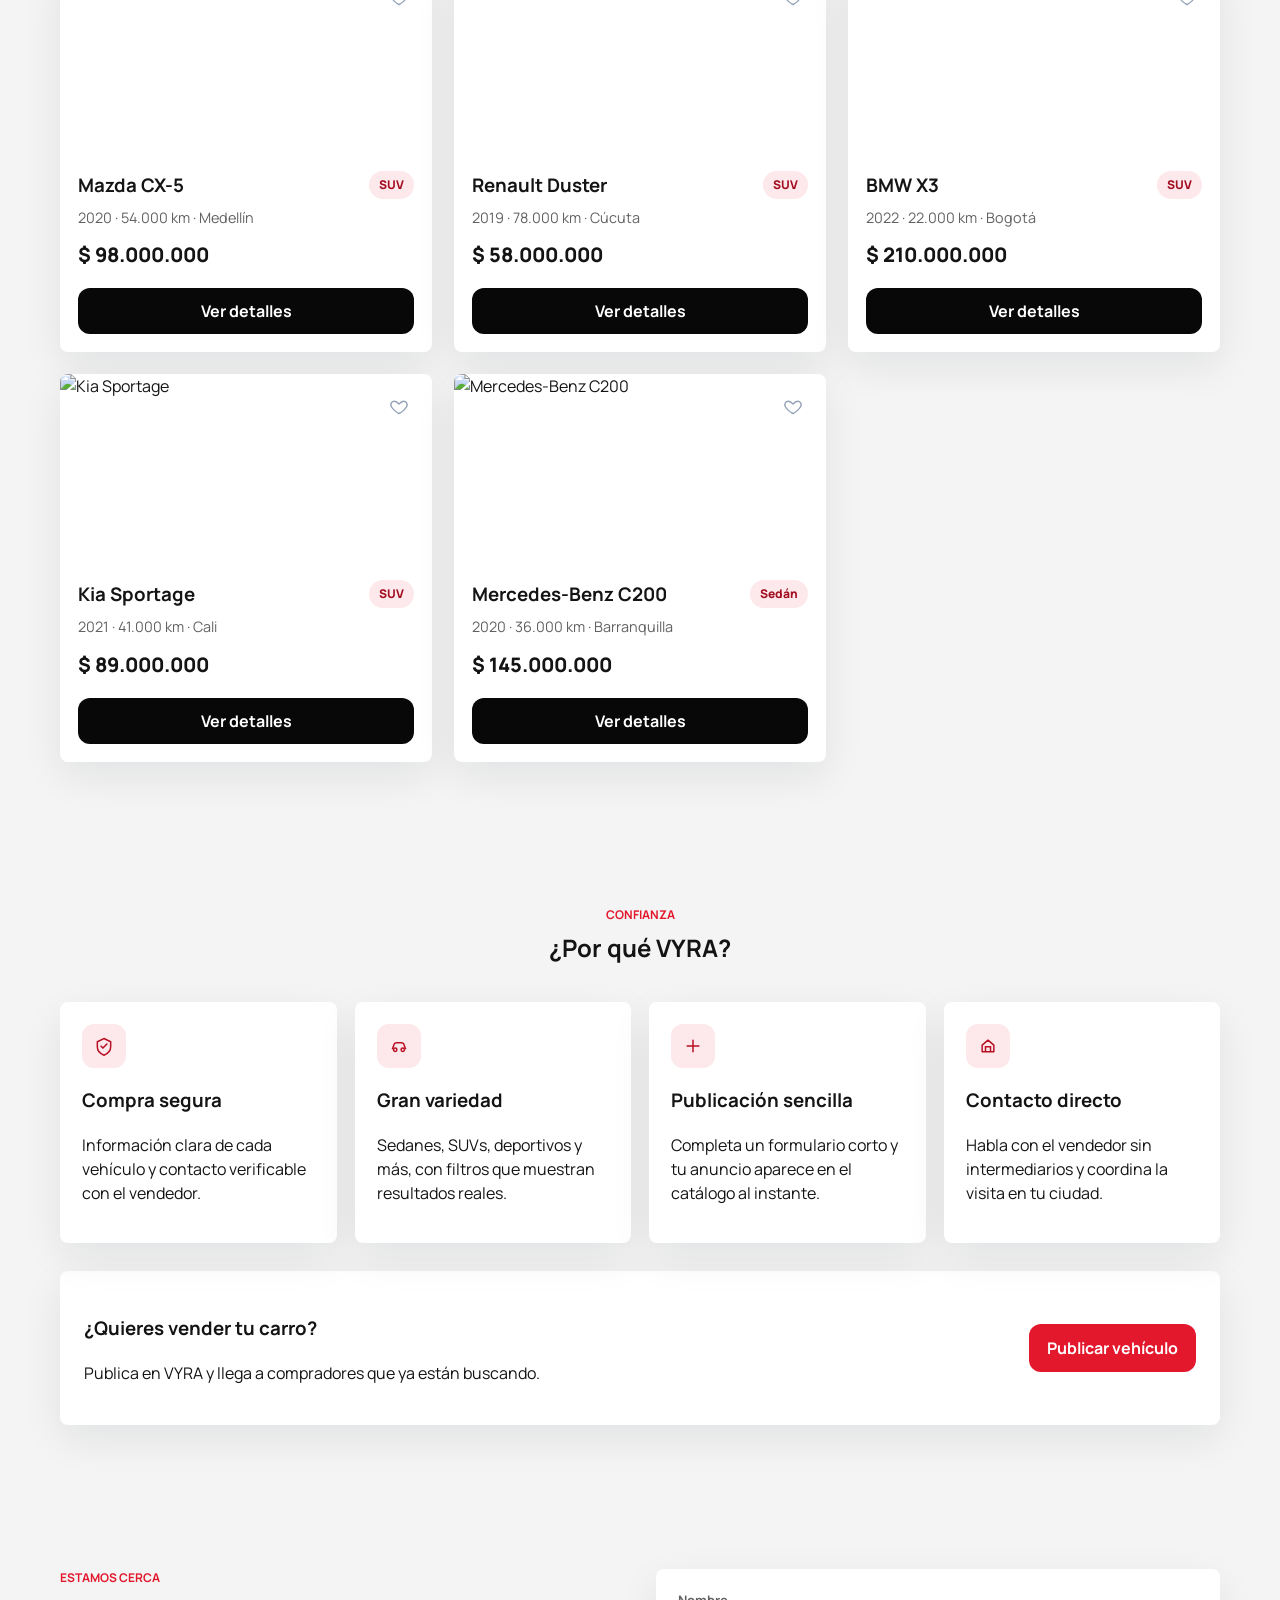
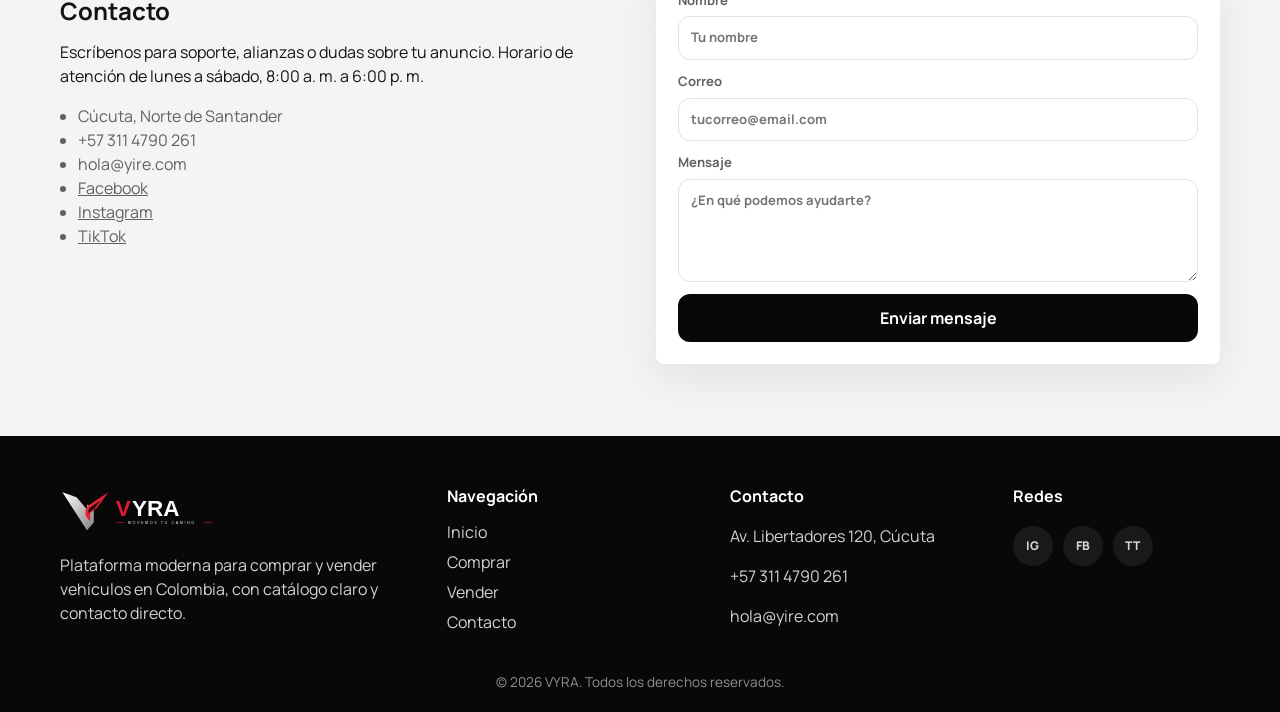
==== commit 224f96b1: "Actualización del proyecto VYRA" ====
--- a/index.html
+++ b/index.html
@@ -180,6 +180,7 @@
                         <li>hola@yire.com</li>
                         <li><a href="https://www.facebook.com/share/1Ls87aEdTV/?mibextid=wwXIfr">Facebook</a></li>
                         <li><a href="https://www.instagram.com/vehiculosvyra?srtk=MWpqbHAxOXN0aGtkcg%3D%3D&utm_source=qr">Instagram</a></li>
+                         <li><a href="https://www.tiktok.com/@vyra268" aria-label="TikTok">TikTok</a></li>
                     </ul>
                 </div>
                 <form class="contact-form" id="siteContactForm">
@@ -224,6 +225,7 @@
                 <div class="socials">
                     <a href="https://www.instagram.com/vehiculosvyra?srtk=MWpqbHAxOXN0aGtkcg%3D%3D&utm_source=qr" aria-label="Instagram">IG</a>
                     <a href="https://www.facebook.com/share/1Ls87aEdTV/?mibextid=wwXIfr" aria-label="Facebook">FB</a>
+                    <a href="https://www.tiktok.com/@vyra268" aria-label="TikTok">TT</a>
                 </div>
             </div>
         </div>
